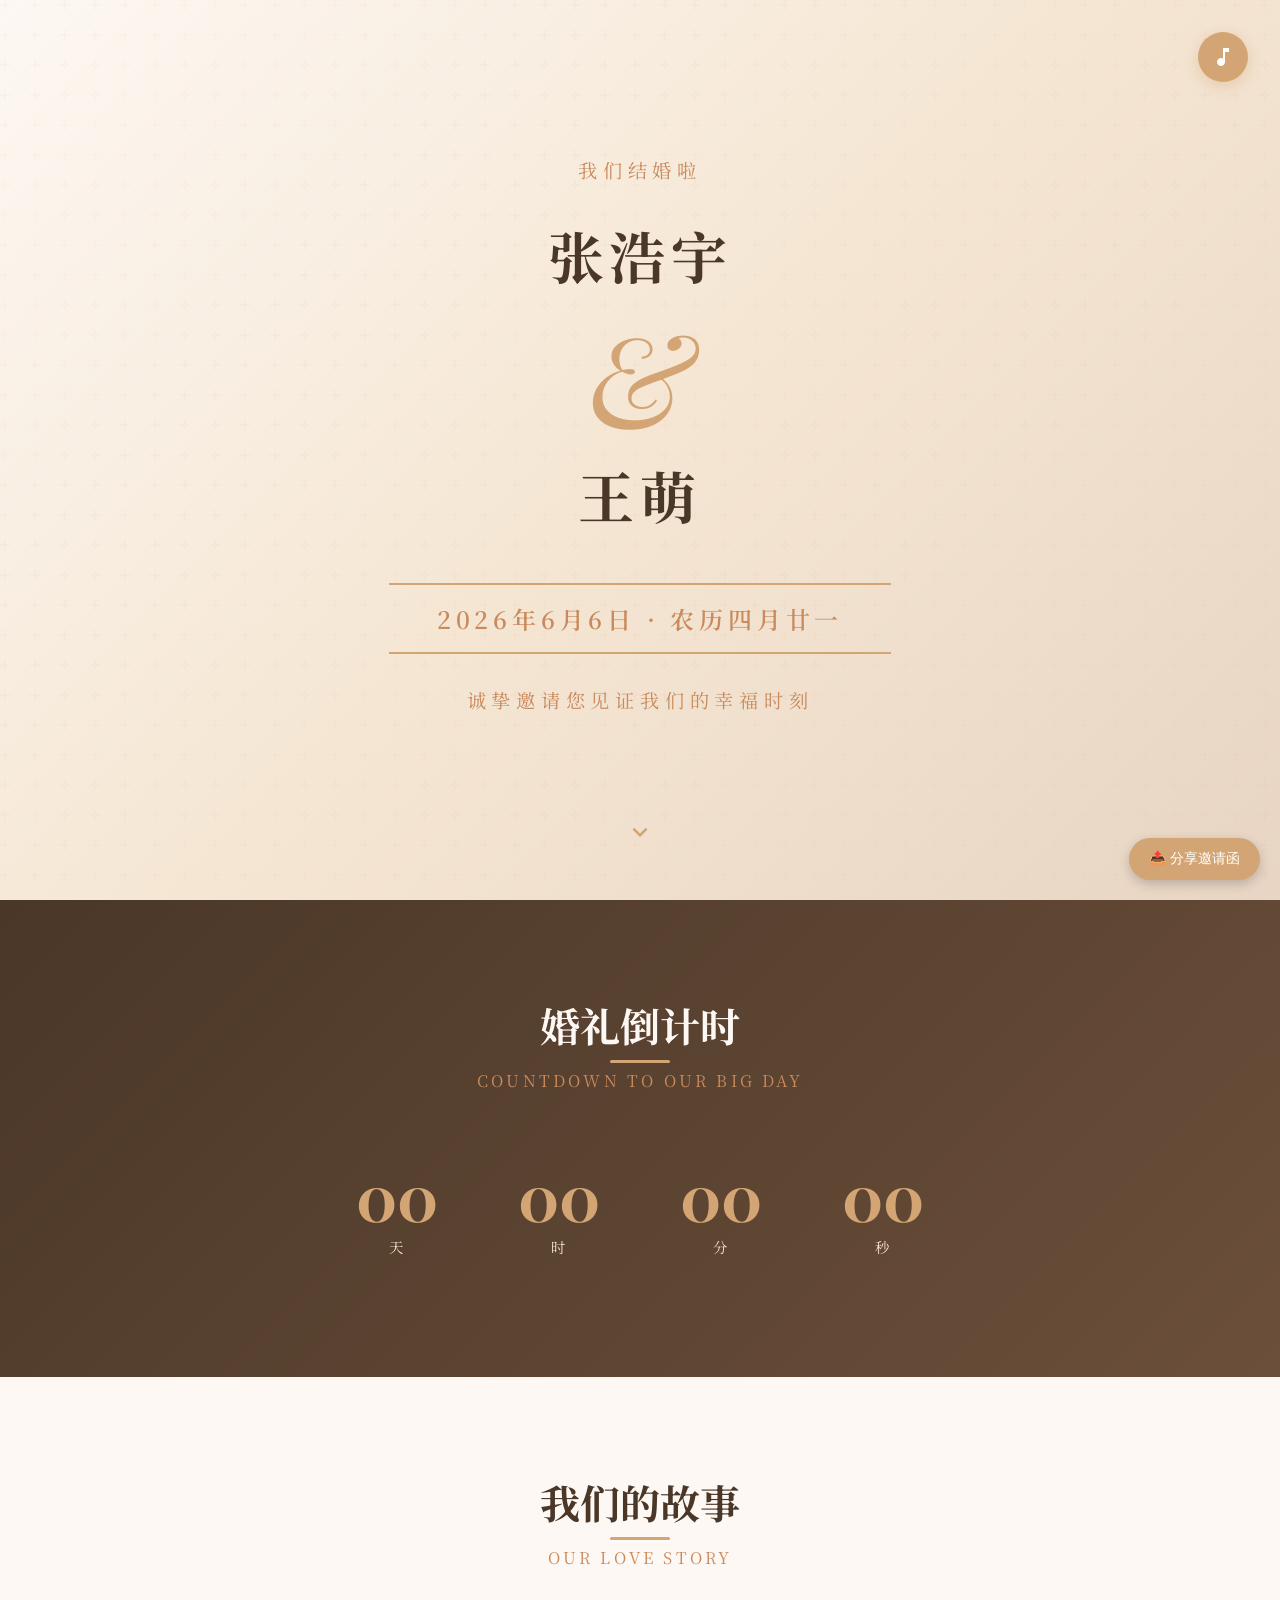
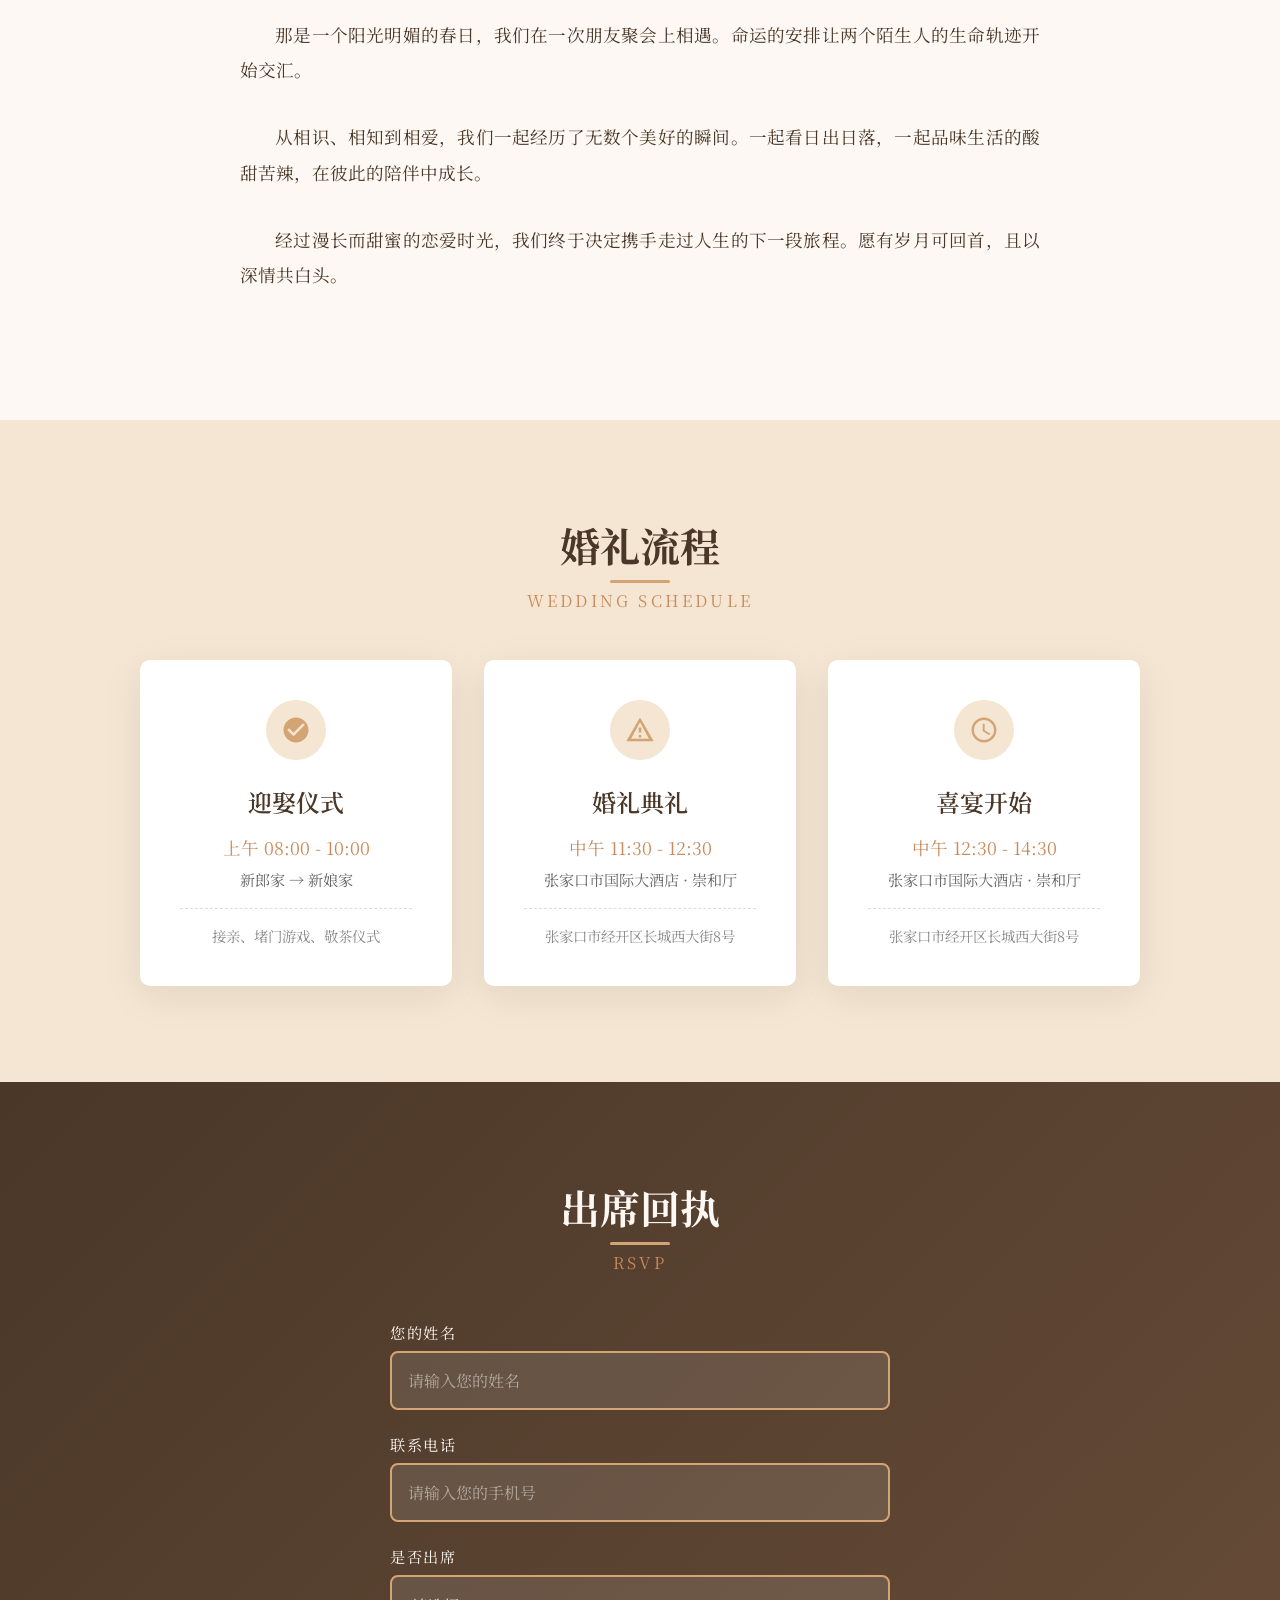
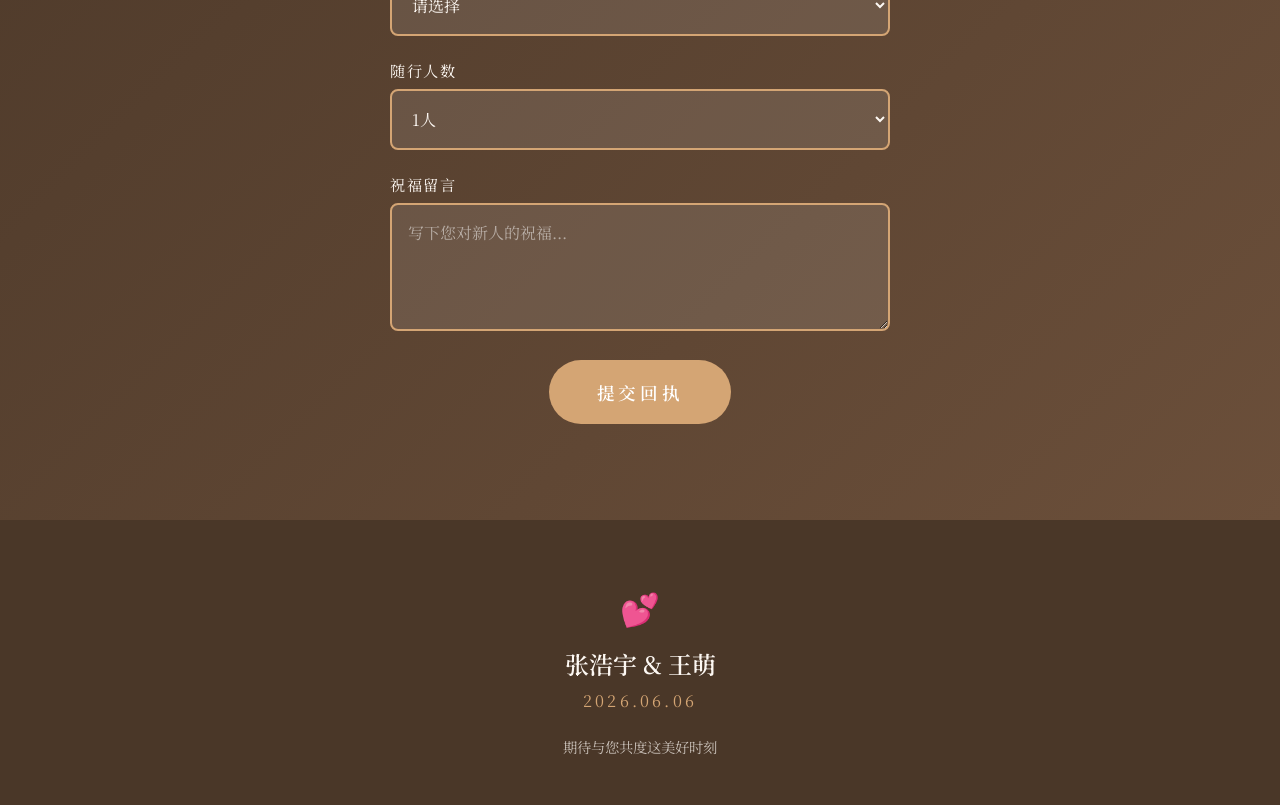
==== index.html @ a3913d23 "Add files via upload" ====
<!DOCTYPE html>
<html lang="zh-CN">
<head>
    <meta charset="UTF-8">
    <meta name="viewport" content="width=device-width, initial-scale=1.0">
    <title>张浩宇 & 王萌 的婚礼邀请函</title>
    
    <!-- Open Graph 标签 (微信分享卡片) -->
    <meta property="og:title" content="张浩宇 & 王萌 的婚礼邀请函">
    <meta property="og:description" content="诚挚邀请您见证我们的幸福时刻，2026年6月6日 · 张家口市国际大酒店">
    <meta property="og:url" content="https://resplendent-capybara-c2d16a.netlify.app">
    <meta property="og:type" content="website">
    <meta property="og:image" content="https://resplendent-capybara-c2d16a.netlify.app/dog3_cropped.jpeg">
    <meta property="og:image:width" content="500">
    <meta property="og:image:height" content="500">
    <meta property="og:site_name" content="婚礼邀请函">
    
    <!-- Twitter Card 标签 (辅助分享) -->
    <meta name="twitter:card" content="summary_large_image">
    <meta name="twitter:title" content="张浩宇 & 王萌 的婚礼邀请函">
    <meta name="twitter:description" content="诚挚邀请您见证我们的幸福时刻，2026年6月6日 · 张家口市国际大酒店">
    <meta name="twitter:image" content="https://resplendent-capybara-c2d16a.netlify.app/dog3_cropped.jpeg">
    
    <!-- 微信专属标签 -->
    <meta name="wechat:description" content="诚挚邀请您见证我们的幸福时刻">
    
    <link href="https://fonts.googleapis.com/css2?family=Playfair+Display:ital,wght@0,400;0,700;1,400&family=Noto+Serif+SC:wght@400;600;700&display=swap" rel="stylesheet">
    <link rel="stylesheet" href="style.css">
    

</head>
<body>
    <div class="petals" id="petals"></div>

    <button class="music-btn" id="musicBtn" title="播放音乐">
        <svg viewBox="0 0 24 24"><path d="M12 3v10.55c-.59-.34-1.27-.55-2-.55-2.21 0-4 1.79-4 4s1.79 4 4 4 4-1.79 4-4V7h4V3h-6z"/></svg>
    </button>

    <section class="hero" id="hero">
        <div class="hero-content">
            <p class="subtitle">我们结婚啦</p>
            <div class="names">
                <h1 class="name">张浩宇</h1>
            </div>
            <div class="ampersand">&</div>
            <div class="names">
                <h1 class="name">王萌</h1>
            </div>
            <p class="date">2026年6月6日 · 农历四月廿一</p>
            <p class="subtitle">诚挚邀请您见证我们的幸福时刻</p>
        </div>
        <div class="scroll-down" onclick="scrollToSection('story')">
            <svg viewBox="0 0 24 24"><path d="M7.41 8.59L12 13.17l4.59-4.58L18 10l-6 6-6-6 1.41-1.41z"/></svg>
        </div>
    </section>

    <section class="section countdown-section reveal">
        <h2 class="section-title">婚礼倒计时</h2>
        <p class="section-subtitle">Countdown to Our Big Day</p>
        <div class="countdown">
            <div class="countdown-item">
                <div class="countdown-number" id="days">00</div>
                <div class="countdown-label">天</div>
            </div>
            <div class="countdown-item">
                <div class="countdown-number" id="hours">00</div>
                <div class="countdown-label">时</div>
            </div>
            <div class="countdown-item">
                <div class="countdown-number" id="minutes">00</div>
                <div class="countdown-label">分</div>
            </div>
            <div class="countdown-item">
                <div class="countdown-number" id="seconds">00</div>
                <div class="countdown-label">秒</div>
            </div>
        </div>
    </section>

    <section class="section story-section reveal" id="story">
        <h2 class="section-title">我们的故事</h2>
        <p class="section-subtitle">Our Love Story</p>
        <div class="story-content">
            <p class="story-paragraph">那是一个阳光明媚的春日，我们在一次朋友聚会上相遇。命运的安排让两个陌生人的生命轨迹开始交汇。</p>
            <p class="story-paragraph">从相识、相知到相爱，我们一起经历了无数个美好的瞬间。一起看日出日落，一起品味生活的酸甜苦辣，在彼此的陪伴中成长。</p>
            <p class="story-paragraph">经过漫长而甜蜜的恋爱时光，我们终于决定携手走过人生的下一段旅程。愿有岁月可回首，且以深情共白头。</p>
        </div>
    </section>

    <section class="section events-section reveal">
        <h2 class="section-title">婚礼流程</h2>
        <p class="section-subtitle">Wedding Schedule</p>
        <div class="events-grid">
            <div class="event-card">
                <div class="event-icon">
                    <svg viewBox="0 0 24 24"><path d="M12 2C6.48 2 2 6.48 2 12s4.48 10 10 10 10-4.48 10-10S17.52 2 12 2zm-2 15l-5-5 1.41-1.41L10 14.17l7.59-7.59L19 8l-9 9z"/></svg>
                </div>
                <h3 class="event-title">迎娶仪式</h3>
                <p class="event-time">上午 08:00 - 10:00</p>
                <p class="event-location">新郎家 → 新娘家</p>
                <p class="event-address">接亲、堵门游戏、敬茶仪式</p>
            </div>
            <div class="event-card">
                <div class="event-icon">
                    <svg viewBox="0 0 24 24"><path d="M12 2L1 21h22L12 2zm0 3.83L19.13 19H4.87L12 5.83zM11 16h2v2h-2v-2zm0-6h2v4h-2v-4z"/></svg>
                </div>
                <h3 class="event-title">婚礼典礼</h3>
                <p class="event-time">中午 11:30 - 12:30</p>
                <p class="event-location">张家口市国际大酒店 · 崇和厅</p>
                <p class="event-address">张家口市经开区长城西大街8号</p>
            </div>
            <div class="event-card">
                <div class="event-icon">
                    <svg viewBox="0 0 24 24"><path d="M11.99 2C6.47 2 2 6.48 2 12s4.47 10 9.99 10C17.52 22 22 17.52 22 12S17.52 2 11.99 2zM12 20c-4.42 0-8-3.58-8-8s3.58-8 8-8 8 3.58 8 8-3.58 8-8 8zm.5-13H11v6l5.25 3.15.75-1.23-4.5-2.67z"/></svg>
                </div>
                <h3 class="event-title">喜宴开始</h3>
                <p class="event-time">中午 12:30 - 14:30</p>
                <p class="event-location">张家口市国际大酒店 · 崇和厅</p>
                <p class="event-address">张家口市经开区长城西大街8号</p>
            </div>
        </div>
    </section>



    <section class="section rsvp-section reveal">
        <h2 class="section-title">出席回执</h2>
        <p class="section-subtitle">RSVP</p>
        <form class="rsvp-form" id="rsvpForm">
            <div class="form-group">
                <label for="name">您的姓名</label>
                <input type="text" id="name" placeholder="请输入您的姓名" required>
            </div>
            <div class="form-group">
                <label for="phone">联系电话</label>
                <input type="tel" id="phone" placeholder="请输入您的手机号" required>
            </div>
            <div class="form-group">
                <label for="attendance">是否出席</label>
                <select id="attendance" required>
                    <option value="">请选择</option>
                    <option value="yes">欣然赴约 🎉</option>
                    <option value="no">遗憾缺席 😢</option>
                </select>
            </div>
            <div class="form-group">
                <label for="guests">随行人数</label>
                <select id="guests">
                    <option value="1">1人</option>
                    <option value="2">2人</option>
                    <option value="3">3人</option>
                    <option value="4">4人</option>
                </select>
            </div>
            <div class="form-group">
                <label for="message">祝福留言</label>
                <textarea id="message" rows="4" placeholder="写下您对新人的祝福..."></textarea>
            </div>
            <button type="submit" class="submit-btn">提交回执</button>
        </form>
    </section>

    <footer class="footer">
        <div class="footer-heart">💕</div>
        <p class="footer-names">张浩宇 & 王萌</p>
        <p class="footer-date">2026.06.06</p>
        <p style="margin-top: 1.5rem; opacity: 0.7; font-size: 0.9rem;">期待与您共度这美好时刻</p>
    </footer>

    <script src="script.js"></script>
</body>
</html>
---- style.css ----
* {
    margin: 0;
    padding: 0;
    box-sizing: border-box;
}

:root {
    --primary: #D4A574;
    --secondary: #F5E6D3;
    --accent: #C98A5C;
    --text: #4A3728;
    --light: #FDF8F3;
    --gold: #D4AF37;
}

body {
    font-family: 'Noto Serif SC', 'Playfair Display', serif;
    background: var(--light);
    color: var(--text);
    overflow-x: hidden;
}

.petals {
    position: fixed;
    top: 0;
    left: 0;
    width: 100%;
    height: 100%;
    pointer-events: none;
    z-index: 1000;
    overflow: hidden;
}

.petal {
    position: absolute;
    top: -50px;
    opacity: 0;
    animation: fall linear infinite;
}

@keyframes fall {
    0% {
        transform: translateY(-10vh) rotate(0deg) translateX(0);
        opacity: 0;
    }
    10% { opacity: 0.8; }
    90% { opacity: 0.8; }
    100% {
        transform: translateY(110vh) rotate(720deg) translateX(100px);
        opacity: 0;
    }
}

.hero {
    min-height: 100vh;
    display: flex;
    flex-direction: column;
    justify-content: center;
    align-items: center;
    text-align: center;
    position: relative;
    background: linear-gradient(135deg, #FDF8F3 0%, #F5E6D3 50%, #E8D5C4 100%);
    overflow: hidden;
}

.hero::before {
    content: '';
    position: absolute;
    top: 0;
    left: 0;
    right: 0;
    bottom: 0;
    background: url("data:image/svg+xml,%3Csvg width='60' height='60' viewBox='0 0 60 60' xmlns='http://www.w3.org/2000/svg'%3E%3Cg fill='none' fill-rule='evenodd'%3E%3Cg fill='%23D4A574' fill-opacity='0.05'%3E%3Cpath d='M36 34v-4h-2v4h-4v2h4v4h2v-4h4v-2h-4zm0-30V0h-2v4h-4v2h4v4h2V6h4V4h-4zM6 34v-4H4v4H0v2h4v4h2v-4h4v-2H6zM6 4V0H4v4H0v2h4v4h2V6h4V4H6z'/%3E%3C/g%3E%3C/g%3E%3C/svg%3E");
}

.hero-content {
    position: relative;
    z-index: 1;
    padding: 2rem;
}

.ampersand {
    font-size: 8rem;
    font-family: 'Playfair Display', serif;
    font-style: italic;
    color: var(--primary);
    line-height: 1;
    animation: breathe 4s ease-in-out infinite;
}

@keyframes breathe {
    0%, 100% { transform: scale(1); }
    50% { transform: scale(1.05); }
}

.names {
    display: flex;
    align-items: center;
    justify-content: center;
    gap: 2rem;
    margin: 1rem 0;
}

.name {
    font-size: 3.5rem;
    font-weight: 700;
    letter-spacing: 0.1em;
    color: var(--text);
}

.subtitle {
    font-size: 1.2rem;
    letter-spacing: 0.3em;
    color: var(--accent);
    margin-bottom: 2rem;
    text-transform: uppercase;
}

.date {
    font-size: 1.5rem;
    font-weight: 600;
    color: var(--accent);
    letter-spacing: 0.2em;
    margin: 2rem 0;
    padding: 1rem 3rem;
    border-top: 2px solid var(--primary);
    border-bottom: 2px solid var(--primary);
    display: inline-block;
}

.scroll-down {
    position: absolute;
    bottom: 3rem;
    left: 50%;
    transform: translateX(-50%);
    animation: bounce 2s infinite;
    cursor: pointer;
}

.scroll-down svg {
    width: 30px;
    height: 30px;
    fill: var(--primary);
}

@keyframes bounce {
    0%, 20%, 50%, 80%, 100% { transform: translateX(-50%) translateY(0); }
    40% { transform: translateX(-50%) translateY(-10px); }
    60% { transform: translateX(-50%) translateY(-5px); }
}

.section {
    padding: 6rem 2rem;
    text-align: center;
}

.section-title {
    font-size: 2.5rem;
    font-weight: 700;
    margin-bottom: 1rem;
    color: var(--text);
    position: relative;
    display: inline-block;
}

.section-title::after {
    content: '';
    position: absolute;
    bottom: -10px;
    left: 50%;
    transform: translateX(-50%);
    width: 60px;
    height: 3px;
    background: var(--primary);
    border-radius: 2px;
}

.section-subtitle {
    font-size: 1rem;
    color: var(--accent);
    letter-spacing: 0.2em;
    margin-bottom: 3rem;
    text-transform: uppercase;
}

.countdown-section {
    background: linear-gradient(135deg, #4A3728 0%, #6B4F3A 100%);
    color: var(--light);
}

.countdown-section .section-title {
    color: var(--light);
}

.countdown {
    display: flex;
    justify-content: center;
    gap: 2rem;
    flex-wrap: wrap;
    max-width: 800px;
    margin: 0 auto;
}

.countdown-item {
    text-align: center;
    padding: 1.5rem;
    min-width: 100px;
}

.countdown-number {
    font-size: 4rem;
    font-weight: 700;
    color: var(--primary);
    font-family: 'Playfair Display', serif;
    line-height: 1;
}

.countdown-label {
    font-size: 0.9rem;
    letter-spacing: 0.2em;
    margin-top: 0.5rem;
    text-transform: uppercase;
    color: var(--secondary);
}

.story-section {
    background: var(--light);
}

.story-content {
    max-width: 800px;
    margin: 0 auto;
    line-height: 2;
    font-size: 1.1rem;
}

.story-paragraph {
    margin-bottom: 2rem;
    text-align: justify;
    text-indent: 2em;
}

.events-section {
    background: var(--secondary);
}

.events-grid {
    display: grid;
    grid-template-columns: repeat(auto-fit, minmax(300px, 1fr));
    gap: 2rem;
    max-width: 1000px;
    margin: 0 auto;
}

.event-card {
    background: white;
    padding: 2.5rem;
    border-radius: 10px;
    box-shadow: 0 10px 40px rgba(0,0,0,0.08);
    transition: transform 0.3s ease;
}

.event-card:hover {
    transform: translateY(-5px);
}

.event-icon {
    width: 60px;
    height: 60px;
    background: var(--secondary);
    border-radius: 50%;
    display: flex;
    align-items: center;
    justify-content: center;
    margin: 0 auto 1.5rem;
}

.event-icon svg {
    width: 30px;
    height: 30px;
    fill: var(--primary);
}

.event-title {
    font-size: 1.5rem;
    font-weight: 600;
    margin-bottom: 1rem;
    color: var(--text);
}

.event-time {
    font-size: 1.1rem;
    color: var(--accent);
    margin-bottom: 0.5rem;
}

.event-location {
    font-size: 0.95rem;
    color: #666;
    line-height: 1.6;
}

.event-address {
    margin-top: 1rem;
    padding-top: 1rem;
    border-top: 1px dashed #ddd;
    font-size: 0.9rem;
    color: #888;
}



.rsvp-section {
    background: linear-gradient(135deg, #4A3728 0%, #6B4F3A 100%);
    color: var(--light);
}

.rsvp-section .section-title {
    color: var(--light);
}

.rsvp-form {
    max-width: 500px;
    margin: 0 auto;
}

.form-group {
    margin-bottom: 1.5rem;
    text-align: left;
}

.form-group label {
    display: block;
    margin-bottom: 0.5rem;
    font-size: 0.95rem;
    letter-spacing: 0.1em;
}

.form-group input,
.form-group select,
.form-group textarea {
    width: 100%;
    padding: 1rem;
    border: 2px solid var(--primary);
    border-radius: 8px;
    background: rgba(255,255,255,0.1);
    color: var(--light);
    font-size: 1rem;
    font-family: inherit;
    transition: all 0.3s ease;
}

.form-group input::placeholder,
.form-group textarea::placeholder {
    color: rgba(255,255,255,0.5);
}

.form-group input:focus,
.form-group select:focus,
.form-group textarea:focus {
    outline: none;
    background: rgba(255,255,255,0.15);
    box-shadow: 0 0 0 4px rgba(212, 165, 116, 0.3);
}

.form-group select option {
    background: var(--text);
    color: var(--light);
}

.submit-btn {
    background: var(--primary);
    color: white;
    border: none;
    padding: 1.2rem 3rem;
    font-size: 1.1rem;
    font-weight: 600;
    letter-spacing: 0.2em;
    border-radius: 50px;
    cursor: pointer;
    transition: all 0.3s ease;
    font-family: inherit;
    text-transform: uppercase;
}

.submit-btn:hover {
    background: var(--accent);
    transform: translateY(-2px);
    box-shadow: 0 10px 30px rgba(212, 165, 116, 0.4);
}

.footer {
    background: var(--text);
    color: var(--light);
    padding: 3rem 2rem;
    text-align: center;
}

.footer-names {
    font-size: 1.5rem;
    font-weight: 600;
    margin-bottom: 0.5rem;
}

.footer-date {
    font-size: 1rem;
    color: var(--primary);
    letter-spacing: 0.2em;
}

.footer-heart {
    font-size: 2rem;
    margin: 1rem 0;
    animation: heartbeat 1.5s ease-in-out infinite;
}

@keyframes heartbeat {
    0%, 100% { transform: scale(1); }
    25% { transform: scale(1.1); }
    50% { transform: scale(1); }
    75% { transform: scale(1.1); }
}

.music-btn {
    position: fixed;
    top: 2rem;
    right: 2rem;
    width: 50px;
    height: 50px;
    background: var(--primary);
    border: none;
    border-radius: 50%;
    cursor: pointer;
    z-index: 1001;
    display: flex;
    align-items: center;
    justify-content: center;
    box-shadow: 0 4px 15px rgba(212, 165, 116, 0.4);
    transition: all 0.3s ease;
}

.music-btn:hover {
    transform: scale(1.1);
}

.music-btn.playing {
    animation: rotate 3s linear infinite;
}

@keyframes rotate {
    from { transform: rotate(0deg); }
    to { transform: rotate(360deg); }
}

.music-btn svg {
    width: 24px;
    height: 24px;
    fill: white;
}

.reveal {
    opacity: 0;
    transform: translateY(30px);
    transition: all 0.8s ease;
}

.reveal.active {
    opacity: 1;
    transform: translateY(0);
}

@media (max-width: 768px) {
    .names {
        flex-direction: column;
        gap: 0.5rem;
    }
    .name {
        font-size: 2.2rem;
    }
    .ampersand {
        font-size: 5rem;
    }
    .date {
        font-size: 1.2rem;
        padding: 0.8rem 2rem;
    }
    .countdown-number {
        font-size: 2.5rem;
    }
    .countdown-item {
        min-width: 70px;
        padding: 1rem;
    }

    .section {
        padding: 4rem 1.5rem;
    }
    .section-title {
        font-size: 2rem;
    }
    .music-btn {
        top: 1rem;
        right: 1rem;
        width: 40px;
        height: 40px;
    }
}

@media (max-width: 480px) {
    .name {
        font-size: 1.8rem;
    }
    .ampersand {
        font-size: 4rem;
    }
    .subtitle {
        font-size: 0.9rem;
    }
    .countdown {
        gap: 1rem;
    }
    .countdown-number {
        font-size: 2rem;
    }
    .countdown-label {
        font-size: 0.8rem;
    }
}
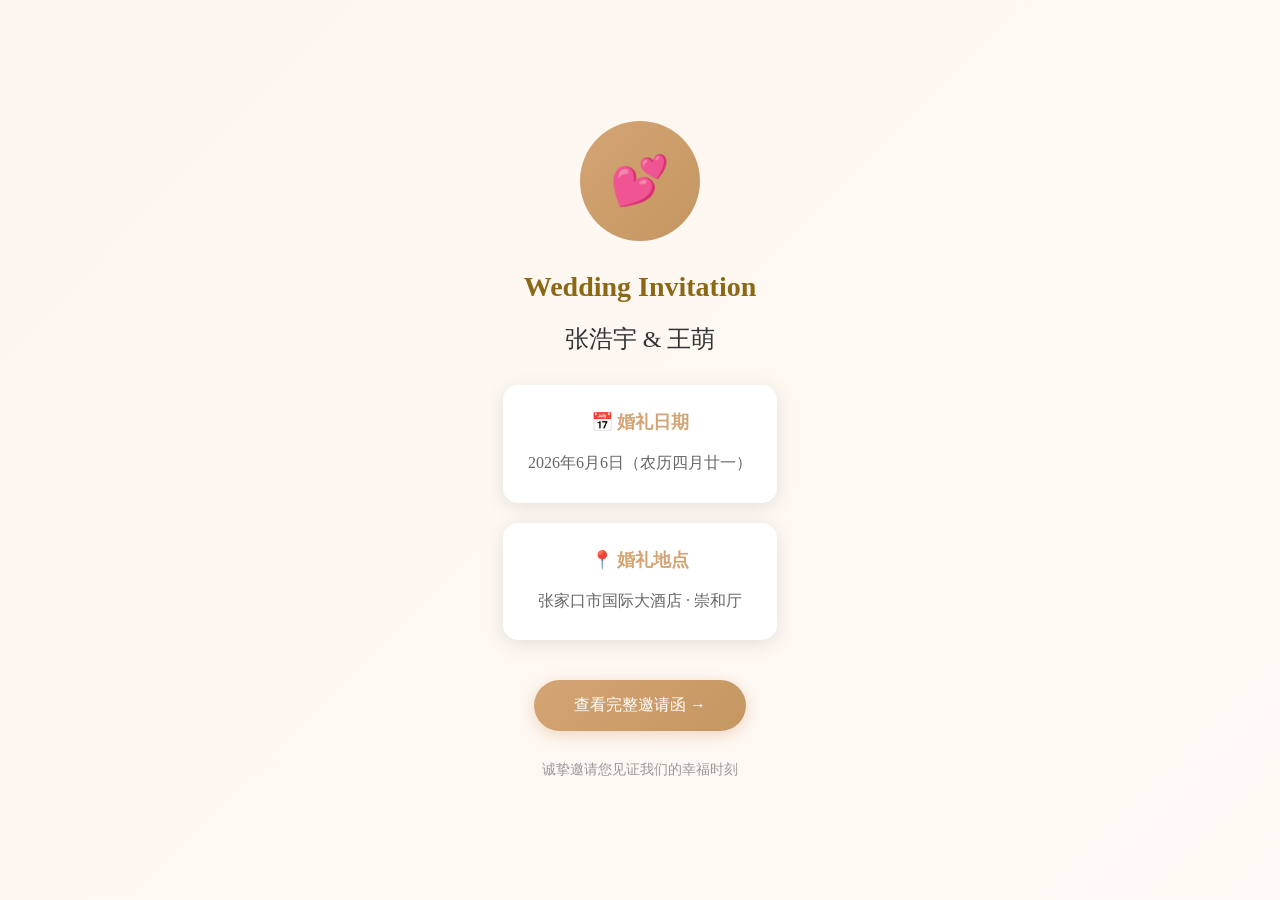
==== commit 68927ed8: "Add files via upload" ====
--- a/index.html
+++ b/index.html
@@ -8,165 +8,112 @@
     <!-- Open Graph 标签 (微信分享卡片) -->
     <meta property="og:title" content="张浩宇 & 王萌 的婚礼邀请函">
     <meta property="og:description" content="诚挚邀请您见证我们的幸福时刻，2026年6月6日 · 张家口市国际大酒店">
-    <meta property="og:url" content="https://resplendent-capybara-c2d16a.netlify.app">
+    <meta property="og:url" content="https://resplendent-capybara-c2d16a.netlify.app/invite/">
     <meta property="og:type" content="website">
     <meta property="og:image" content="https://resplendent-capybara-c2d16a.netlify.app/dog3_cropped.jpeg">
     <meta property="og:image:width" content="500">
     <meta property="og:image:height" content="500">
     <meta property="og:site_name" content="婚礼邀请函">
     
-    <!-- Twitter Card 标签 (辅助分享) -->
+    <!-- Twitter Card 标签 -->
     <meta name="twitter:card" content="summary_large_image">
     <meta name="twitter:title" content="张浩宇 & 王萌 的婚礼邀请函">
     <meta name="twitter:description" content="诚挚邀请您见证我们的幸福时刻，2026年6月6日 · 张家口市国际大酒店">
     <meta name="twitter:image" content="https://resplendent-capybara-c2d16a.netlify.app/dog3_cropped.jpeg">
     
-    <!-- 微信专属标签 -->
-    <meta name="wechat:description" content="诚挚邀请您见证我们的幸福时刻">
-    
-    <link href="https://fonts.googleapis.com/css2?family=Playfair+Display:ital,wght@0,400;0,700;1,400&family=Noto+Serif+SC:wght@400;600;700&display=swap" rel="stylesheet">
-    <link rel="stylesheet" href="style.css">
-    
-
+    <style>
+        * { margin: 0; padding: 0; box-sizing: border-box; }
+        body {
+            font-family: 'Noto Serif SC', serif;
+            background: linear-gradient(135deg, #fdf6f0 0%, #fff9f5 100%);
+            min-height: 100vh;
+            display: flex;
+            justify-content: center;
+            align-items: center;
+            text-align: center;
+            padding: 20px;
+        }
+        .container {
+            max-width: 500px;
+        }
+        .logo {
+            width: 120px;
+            height: 120px;
+            background: linear-gradient(135deg, #d4a574 0%, #c49660 100%);
+            border-radius: 50%;
+            display: flex;
+            justify-content: center;
+            align-items: center;
+            margin: 0 auto 30px;
+            font-size: 48px;
+        }
+        h1 {
+            font-family: 'Playfair Display', serif;
+            font-size: 28px;
+            color: #8b6914;
+            margin-bottom: 20px;
+        }
+        .names {
+            font-size: 24px;
+            color: #333;
+            margin-bottom: 30px;
+        }
+        .info {
+            background: white;
+            padding: 25px;
+            border-radius: 15px;
+            box-shadow: 0 4px 20px rgba(0,0,0,0.1);
+            margin-bottom: 20px;
+        }
+        .info h2 {
+            font-size: 18px;
+            color: #d4a574;
+            margin-bottom: 15px;
+        }
+        .info p {
+            color: #666;
+            font-size: 16px;
+            line-height: 1.8;
+        }
+        .btn {
+            display: inline-block;
+            background: linear-gradient(135deg, #d4a574 0%, #c49660 100%);
+            color: white;
+            padding: 15px 40px;
+            border-radius: 30px;
+            text-decoration: none;
+            font-size: 16px;
+            margin-top: 20px;
+            box-shadow: 0 4px 15px rgba(212, 165, 116, 0.4);
+        }
+        .footer {
+            margin-top: 30px;
+            color: #999;
+            font-size: 14px;
+        }
+    </style>
 </head>
 <body>
-    <div class="petals" id="petals"></div>
-
-    <button class="music-btn" id="musicBtn" title="播放音乐">
-        <svg viewBox="0 0 24 24"><path d="M12 3v10.55c-.59-.34-1.27-.55-2-.55-2.21 0-4 1.79-4 4s1.79 4 4 4 4-1.79 4-4V7h4V3h-6z"/></svg>
-    </button>
-
-    <section class="hero" id="hero">
-        <div class="hero-content">
-            <p class="subtitle">我们结婚啦</p>
-            <div class="names">
-                <h1 class="name">张浩宇</h1>
-            </div>
-            <div class="ampersand">&</div>
-            <div class="names">
-                <h1 class="name">王萌</h1>
-            </div>
-            <p class="date">2026年6月6日 · 农历四月廿一</p>
-            <p class="subtitle">诚挚邀请您见证我们的幸福时刻</p>
+    <div class="container">
+        <div class="logo">💕</div>
+        <h1>Wedding Invitation</h1>
+        <div class="names">张浩宇 & 王萌</div>
+        
+        <div class="info">
+            <h2>📅 婚礼日期</h2>
+            <p>2026年6月6日（农历四月廿一）</p>
         </div>
-        <div class="scroll-down" onclick="scrollToSection('story')">
-            <svg viewBox="0 0 24 24"><path d="M7.41 8.59L12 13.17l4.59-4.58L18 10l-6 6-6-6 1.41-1.41z"/></svg>
+        
+        <div class="info">
+            <h2>📍 婚礼地点</h2>
+            <p>张家口市国际大酒店 · 崇和厅</p>
         </div>
-    </section>
-
-    <section class="section countdown-section reveal">
-        <h2 class="section-title">婚礼倒计时</h2>
-        <p class="section-subtitle">Countdown to Our Big Day</p>
-        <div class="countdown">
-            <div class="countdown-item">
-                <div class="countdown-number" id="days">00</div>
-                <div class="countdown-label">天</div>
-            </div>
-            <div class="countdown-item">
-                <div class="countdown-number" id="hours">00</div>
-                <div class="countdown-label">时</div>
-            </div>
-            <div class="countdown-item">
-                <div class="countdown-number" id="minutes">00</div>
-                <div class="countdown-label">分</div>
-            </div>
-            <div class="countdown-item">
-                <div class="countdown-number" id="seconds">00</div>
-                <div class="countdown-label">秒</div>
-            </div>
+        
+        <a href="../" class="btn">查看完整邀请函 →</a>
+        
+        <div class="footer">
+            <p>诚挚邀请您见证我们的幸福时刻</p>
         </div>
-    </section>
-
-    <section class="section story-section reveal" id="story">
-        <h2 class="section-title">我们的故事</h2>
-        <p class="section-subtitle">Our Love Story</p>
-        <div class="story-content">
-            <p class="story-paragraph">那是一个阳光明媚的春日，我们在一次朋友聚会上相遇。命运的安排让两个陌生人的生命轨迹开始交汇。</p>
-            <p class="story-paragraph">从相识、相知到相爱，我们一起经历了无数个美好的瞬间。一起看日出日落，一起品味生活的酸甜苦辣，在彼此的陪伴中成长。</p>
-            <p class="story-paragraph">经过漫长而甜蜜的恋爱时光，我们终于决定携手走过人生的下一段旅程。愿有岁月可回首，且以深情共白头。</p>
-        </div>
-    </section>
-
-    <section class="section events-section reveal">
-        <h2 class="section-title">婚礼流程</h2>
-        <p class="section-subtitle">Wedding Schedule</p>
-        <div class="events-grid">
-            <div class="event-card">
-                <div class="event-icon">
-                    <svg viewBox="0 0 24 24"><path d="M12 2C6.48 2 2 6.48 2 12s4.48 10 10 10 10-4.48 10-10S17.52 2 12 2zm-2 15l-5-5 1.41-1.41L10 14.17l7.59-7.59L19 8l-9 9z"/></svg>
-                </div>
-                <h3 class="event-title">迎娶仪式</h3>
-                <p class="event-time">上午 08:00 - 10:00</p>
-                <p class="event-location">新郎家 → 新娘家</p>
-                <p class="event-address">接亲、堵门游戏、敬茶仪式</p>
-            </div>
-            <div class="event-card">
-                <div class="event-icon">
-                    <svg viewBox="0 0 24 24"><path d="M12 2L1 21h22L12 2zm0 3.83L19.13 19H4.87L12 5.83zM11 16h2v2h-2v-2zm0-6h2v4h-2v-4z"/></svg>
-                </div>
-                <h3 class="event-title">婚礼典礼</h3>
-                <p class="event-time">中午 11:30 - 12:30</p>
-                <p class="event-location">张家口市国际大酒店 · 崇和厅</p>
-                <p class="event-address">张家口市经开区长城西大街8号</p>
-            </div>
-            <div class="event-card">
-                <div class="event-icon">
-                    <svg viewBox="0 0 24 24"><path d="M11.99 2C6.47 2 2 6.48 2 12s4.47 10 9.99 10C17.52 22 22 17.52 22 12S17.52 2 11.99 2zM12 20c-4.42 0-8-3.58-8-8s3.58-8 8-8 8 3.58 8 8-3.58 8-8 8zm.5-13H11v6l5.25 3.15.75-1.23-4.5-2.67z"/></svg>
-                </div>
-                <h3 class="event-title">喜宴开始</h3>
-                <p class="event-time">中午 12:30 - 14:30</p>
-                <p class="event-location">张家口市国际大酒店 · 崇和厅</p>
-                <p class="event-address">张家口市经开区长城西大街8号</p>
-            </div>
-        </div>
-    </section>
-
-
-
-    <section class="section rsvp-section reveal">
-        <h2 class="section-title">出席回执</h2>
-        <p class="section-subtitle">RSVP</p>
-        <form class="rsvp-form" id="rsvpForm">
-            <div class="form-group">
-                <label for="name">您的姓名</label>
-                <input type="text" id="name" placeholder="请输入您的姓名" required>
-            </div>
-            <div class="form-group">
-                <label for="phone">联系电话</label>
-                <input type="tel" id="phone" placeholder="请输入您的手机号" required>
-            </div>
-            <div class="form-group">
-                <label for="attendance">是否出席</label>
-                <select id="attendance" required>
-                    <option value="">请选择</option>
-                    <option value="yes">欣然赴约 🎉</option>
-                    <option value="no">遗憾缺席 😢</option>
-                </select>
-            </div>
-            <div class="form-group">
-                <label for="guests">随行人数</label>
-                <select id="guests">
-                    <option value="1">1人</option>
-                    <option value="2">2人</option>
-                    <option value="3">3人</option>
-                    <option value="4">4人</option>
-                </select>
-            </div>
-            <div class="form-group">
-                <label for="message">祝福留言</label>
-                <textarea id="message" rows="4" placeholder="写下您对新人的祝福..."></textarea>
-            </div>
-            <button type="submit" class="submit-btn">提交回执</button>
-        </form>
-    </section>
-
-    <footer class="footer">
-        <div class="footer-heart">💕</div>
-        <p class="footer-names">张浩宇 & 王萌</p>
-        <p class="footer-date">2026.06.06</p>
-        <p style="margin-top: 1.5rem; opacity: 0.7; font-size: 0.9rem;">期待与您共度这美好时刻</p>
-    </footer>
-
-    <script src="script.js"></script>
+    </div>
 </body>
-</html>+</html>
